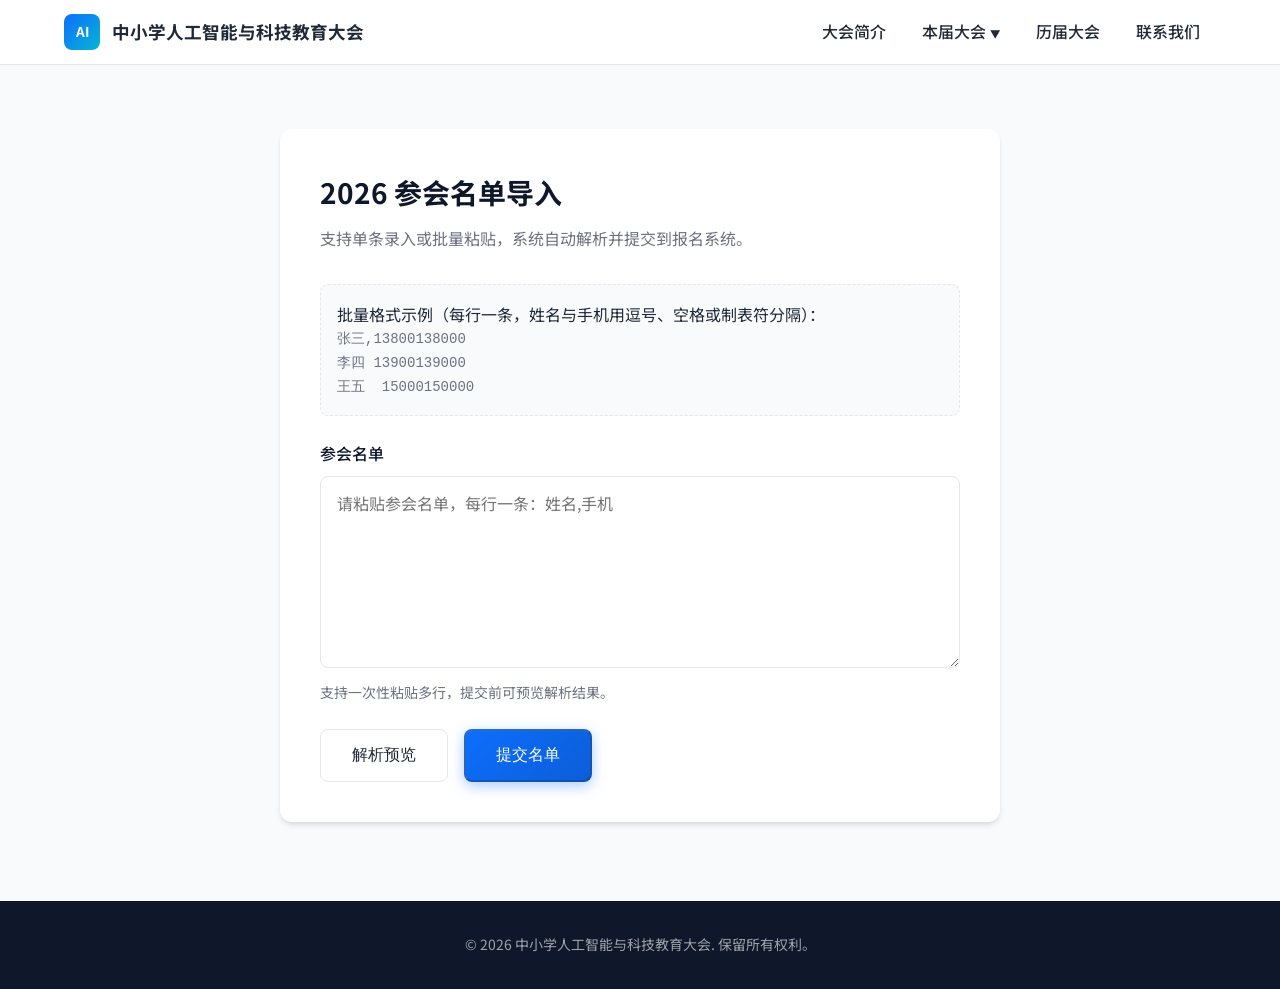
==== 2026input.html @ 696cfd04 "谢作如 更新" ====
<!DOCTYPE html>
<html lang="zh-CN">
<head>
  <meta charset="UTF-8">
  <meta name="viewport" content="width=device-width, initial-scale=1.0">
  <title>2026 参会名单导入 · 中小学人工智能与科技教育大会</title>
  <meta name="description" content="2026 年中小学人工智能与科技教育大会参会名单批量导入工具。">
  <link rel="stylesheet" href="assets/css/style.css">
  <link rel="preconnect" href="https://fonts.googleapis.com">
  <link rel="preconnect" href="https://fonts.gstatic.com" crossorigin>
  <link href="https://fonts.googleapis.com/css2?family=Noto+Sans+SC:wght@300;400;500;700&display=swap" rel="stylesheet">
  <style>
    .import-page {
      min-height: calc(100vh - var(--header-height));
      padding: 4rem 0;
      background: var(--color-bg-alt);
    }

    .import-card {
      max-width: 720px;
      margin: 0 auto;
      padding: 2.5rem;
      background: #fff;
      border-radius: var(--radius);
      box-shadow: var(--shadow-md);
    }

    .import-card h2 {
      margin: 0 0 0.5rem;
      font-size: 1.75rem;
      color: #0f172a;
    }

    .import-card .intro {
      margin: 0 0 2rem;
      color: var(--color-text-light);
    }

    .form-group {
      margin-bottom: 1.5rem;
    }

    .form-group label {
      display: block;
      margin-bottom: 0.5rem;
      font-weight: 500;
      color: #0f172a;
    }

    .form-group .hint {
      display: block;
      margin-top: 0.375rem;
      font-size: 0.875rem;
      color: var(--color-text-light);
    }

    .form-control {
      width: 100%;
      padding: 0.875rem 1rem;
      font-size: 1rem;
      font-family: inherit;
      color: var(--color-text);
      background: var(--color-bg);
      border: 1px solid var(--color-border);
      border-radius: 0.5rem;
      transition: border-color 0.2s, box-shadow 0.2s;
    }

    .form-control:focus {
      outline: none;
      border-color: var(--color-primary);
      box-shadow: 0 0 0 3px rgba(13, 110, 253, 0.1);
    }

    textarea.form-control {
      min-height: 12rem;
      resize: vertical;
      line-height: 1.6;
    }

    .preview-table {
      width: 100%;
      margin: 1.5rem 0;
      border-collapse: collapse;
      font-size: 0.9375rem;
    }

    .preview-table th,
    .preview-table td {
      padding: 0.75rem 1rem;
      text-align: left;
      border-bottom: 1px solid var(--color-border);
    }

    .preview-table th {
      font-weight: 600;
      color: #0f172a;
      background: var(--color-bg-alt);
    }

    .preview-table tr.invalid td {
      color: #dc2626;
      background: #fef2f2;
    }

    .preview-status {
      display: flex;
      align-items: center;
      justify-content: space-between;
      margin-bottom: 1rem;
      padding: 0.875rem 1rem;
      background: var(--color-bg-alt);
      border-radius: 0.5rem;
      font-size: 0.9375rem;
    }

    .status-message {
      margin-top: 1.5rem;
      padding: 1rem 1.25rem;
      border-radius: 0.5rem;
      font-size: 0.9375rem;
    }

    .status-message.success {
      color: #166534;
      background: #dcfce7;
      border: 1px solid #86efac;
    }

    .status-message.error {
      color: #991b1b;
      background: #fee2e2;
      border: 1px solid #fca5a5;
    }

    .status-message.info {
      color: #1e40af;
      background: #dbeafe;
      border: 1px solid #93c5fd;
    }

    .import-actions {
      display: flex;
      flex-wrap: wrap;
      gap: 1rem;
      margin-top: 1.5rem;
    }

    .import-actions .btn {
      min-width: 8rem;
    }

    .btn-secondary {
      color: var(--color-text);
      background: #fff;
      border: 1px solid var(--color-border);
    }

    .btn-secondary:hover {
      background: var(--color-bg-alt);
    }

    .example-box {
      margin-bottom: 1.5rem;
      padding: 1rem;
      background: #f8fafc;
      border: 1px dashed var(--color-border);
      border-radius: 0.5rem;
    }

    .example-box code {
      display: block;
      font-size: 0.875rem;
      color: var(--color-text-light);
      white-space: pre-wrap;
    }
  </style>
</head>
<body>
  <header class="site-header">
    <div class="container nav-wrapper">
      <a class="logo" href="index.html" aria-label="首页">
        <span class="logo-icon">AI</span>
        <span class="logo-text">中小学人工智能与科技教育大会</span>
      </a>
      <nav class="main-nav" aria-label="主导航">
        <button class="nav-toggle" aria-expanded="false" aria-controls="nav-menu" aria-label="打开菜单">
          <span></span><span></span><span></span>
        </button>
        <ul id="nav-menu" class="nav-menu">
          <li><a href="index.html#about">大会简介</a></li>
          <li class="has-dropdown">
            <a href="current.html">本届大会</a>
            <ul class="dropdown-menu">
              <li><a href="current.html#overview">会议概况</a></li>
              <li><a href="current.html#agenda">议程总览</a></li>
              <li><a href="current.html#main-forum">主论坛</a></li>
              <li><a href="current.html#forums">平行论坛</a></li>
              <li><a href="current.html#workshops">专题工作坊</a></li>
              <li><a href="current.html#closed">闭门会议</a></li>
              <li><a href="current.html#map">会议地图</a></li>
              <li><a href="current.html#organizers">组织架构</a></li>
              <li><a href="current.html#register">报名须知</a></li>
            </ul>
          </li>
          <li><a href="history.html">历届大会</a></li>
          <li><a href="index.html#contact">联系我们</a></li>
        </ul>
      </nav>
    </div>
  </header>

  <main class="import-page">
    <div class="container">
      <div class="import-card">
        <h2>2026 参会名单导入</h2>
        <p class="intro">支持单条录入或批量粘贴，系统自动解析并提交到报名系统。</p>

        <div class="example-box">
          <label>批量格式示例（每行一条，姓名与手机用逗号、空格或制表符分隔）：</label>
          <code>张三,13800138000
李四 13900139000
王五  15000150000</code>
        </div>

        <form id="importForm">
          <div class="form-group">
            <label for="batchInput">参会名单</label>
            <textarea id="batchInput" class="form-control" placeholder="请粘贴参会名单，每行一条：姓名,手机" required></textarea>
            <span class="hint">支持一次性粘贴多行，提交前可预览解析结果。</span>
          </div>

          <div id="previewArea" style="display: none;">
            <div class="preview-status">
              <span id="previewCount">已解析 0 条有效记录</span>
              <span id="previewInvalid" style="color: #dc2626;"></span>
            </div>
            <table class="preview-table">
              <thead>
                <tr>
                  <th style="width: 3rem;">序号</th>
                  <th>姓名</th>
                  <th>手机</th>
                </tr>
              </thead>
              <tbody id="previewBody"></tbody>
            </table>
          </div>

          <div class="import-actions">
            <button type="button" class="btn btn-secondary" id="previewBtn">解析预览</button>
            <button type="submit" class="btn btn-primary" id="submitBtn" disabled>提交名单</button>
          </div>

          <div id="statusMessage" class="status-message" style="display: none;"></div>
        </form>
      </div>
    </div>
  </main>

  <footer class="site-footer">
    <div class="container">
      <p>© <span id="year"></span> 中小学人工智能与科技教育大会. 保留所有权利。</p>
    </div>
  </footer>

  <script>
    document.getElementById('year').textContent = new Date().getFullYear();

    const navToggle = document.querySelector('.nav-toggle');
    const navMenu = document.getElementById('nav-menu');
    navToggle.addEventListener('click', () => {
      const expanded = navToggle.getAttribute('aria-expanded') === 'true';
      navToggle.setAttribute('aria-expanded', !expanded);
      navMenu.classList.toggle('open');
    });

    document.querySelectorAll('.nav-menu a').forEach(link => {
      link.addEventListener('click', () => {
        navToggle.setAttribute('aria-expanded', 'false');
        navMenu.classList.remove('open');
      });
    });

    document.querySelectorAll('.has-dropdown > a').forEach(toggle => {
      toggle.addEventListener('click', (e) => {
        if (window.innerWidth < 900) {
          e.preventDefault();
          const parent = toggle.parentElement;
          parent.classList.toggle('open');
        }
      });
    });

    const API_URL = 'https://qf.zmrobo.com/api/x5sz720ikv';
    const batchInput = document.getElementById('batchInput');
    const previewBtn = document.getElementById('previewBtn');
    const submitBtn = document.getElementById('submitBtn');
    const previewArea = document.getElementById('previewArea');
    const previewBody = document.getElementById('previewBody');
    const previewCount = document.getElementById('previewCount');
    const previewInvalid = document.getElementById('previewInvalid');
    const statusMessage = document.getElementById('statusMessage');
    const importForm = document.getElementById('importForm');

    let parsedEntries = [];

    function parseEntries(text) {
      const lines = text.split(/\r?\n/);
      const entries = [];
      const invalid = [];

      lines.forEach((line, index) => {
        const trimmed = line.trim();
        if (!trimmed) return;

        // Split by comma, tab, or 2+ spaces
        const parts = trimmed.split(/[,，\t]|\s{2,}/).map(s => s.trim()).filter(Boolean);

        if (parts.length >= 2) {
          const name = parts[0];
          const phone = parts.slice(1).join('').replace(/\s+/g, '');
          const isValidPhone = /^1[3-9]\d{9}$/.test(phone);

          entries.push({
            line: index + 1,
            name,
            phone,
            valid: isValidPhone
          });

          if (!isValidPhone) {
            invalid.push(index + 1);
          }
        } else {
          invalid.push(index + 1);
        }
      });

      return { entries, invalid };
    }

    function showStatus(type, message) {
      statusMessage.className = `status-message ${type}`;
      statusMessage.textContent = message;
      statusMessage.style.display = 'block';
    }

    function hideStatus() {
      statusMessage.style.display = 'none';
    }

    previewBtn.addEventListener('click', () => {
      hideStatus();
      const text = batchInput.value;
      if (!text.trim()) {
        showStatus('info', '请先输入或粘贴参会名单。');
        previewArea.style.display = 'none';
        submitBtn.disabled = true;
        return;
      }

      const { entries, invalid } = parseEntries(text);
      parsedEntries = entries;

      previewBody.innerHTML = '';
      entries.forEach((entry, index) => {
        const row = document.createElement('tr');
        if (!entry.valid) row.classList.add('invalid');
        row.innerHTML = `
          <td>${index + 1}</td>
          <td>${entry.name}</td>
          <td>${entry.phone}</td>
        `;
        previewBody.appendChild(row);
      });

      const validCount = entries.filter(e => e.valid).length;
      previewCount.textContent = `已解析 ${entries.length} 条记录，有效 ${validCount} 条`;
      previewInvalid.textContent = invalid.length > 0 ? `第 ${invalid.join('、')} 行格式或手机号有误` : '';
      previewArea.style.display = 'block';

      submitBtn.disabled = validCount === 0;

      if (invalid.length > 0) {
        showStatus('error', `发现 ${invalid.length} 行数据有误，请修正后再提交。`);
      } else if (validCount > 0) {
        showStatus('success', `解析成功，共 ${validCount} 条有效记录，可点击“提交名单”。`);
      }
    });

    importForm.addEventListener('submit', async (e) => {
      e.preventDefault();
      hideStatus();

      if (parsedEntries.length === 0) {
        showStatus('info', '请先点击“解析预览”确认数据。');
        return;
      }

      const validEntries = parsedEntries.filter(e => e.valid).map(e => ({
        name: e.name,
        phone: e.phone
      }));

      if (validEntries.length === 0) {
        showStatus('error', '没有有效的参会记录，请检查数据格式。');
        return;
      }

      submitBtn.disabled = true;
      submitBtn.textContent = '提交中…';

      try {
        const response = await fetch(API_URL, {
          method: 'POST',
          headers: {
            'Content-Type': 'application/json'
          },
          body: JSON.stringify({ entries: validEntries })
        });

        if (response.ok) {
          const result = await response.json().catch(() => ({}));
          showStatus('success', `提交成功！共 ${validEntries.length} 条记录。${result.message || ''}`);
          batchInput.value = '';
          previewArea.style.display = 'none';
          parsedEntries = [];
        } else {
          const errorText = await response.text().catch(() => '服务器错误');
          showStatus('error', `提交失败（${response.status}）：${errorText}`);
        }
      } catch (err) {
        showStatus('error', `提交出错：${err.message}`);
      } finally {
        submitBtn.disabled = false;
        submitBtn.textContent = '提交名单';
      }
    });
  </script>
</body>
</html>
---- assets/css/style.css ----
:root {
  --color-primary: #0d6efd;
  --color-primary-dark: #0b5ed7;
  --color-secondary: #06b6d4;
  --color-accent: #f59e0b;
  --color-text: #1f2937;
  --color-text-light: #6b7280;
  --color-bg: #ffffff;
  --color-bg-alt: #f8fafc;
  --color-bg-dark: #0f172a;
  --color-border: #e5e7eb;
  --shadow-sm: 0 1px 2px 0 rgba(0, 0, 0, 0.05);
  --shadow-md: 0 4px 6px -1px rgba(0, 0, 0, 0.1), 0 2px 4px -2px rgba(0, 0, 0, 0.1);
  --shadow-lg: 0 10px 15px -3px rgba(0, 0, 0, 0.1), 0 4px 6px -4px rgba(0, 0, 0, 0.1);
  --radius: 0.75rem;
  --max-width: 1200px;
  --header-height: 4rem;
}

* {
  box-sizing: border-box;
}

html {
  scroll-behavior: smooth;
}

body {
  margin: 0;
  font-family: "Noto Sans SC", "PingFang SC", "Microsoft YaHei", sans-serif;
  color: var(--color-text);
  line-height: 1.7;
  background: var(--color-bg);
}

a {
  color: var(--color-primary);
  text-decoration: none;
}

a:hover {
  text-decoration: underline;
}

img {
  max-width: 100%;
  height: auto;
}

.container {
  width: 100%;
  max-width: var(--max-width);
  margin: 0 auto;
  padding: 0 1.5rem;
}

/* Header */
.site-header {
  position: sticky;
  top: 0;
  z-index: 100;
  background: rgba(255, 255, 255, 0.95);
  backdrop-filter: blur(8px);
  border-bottom: 1px solid var(--color-border);
}

.nav-wrapper {
  display: flex;
  align-items: center;
  justify-content: space-between;
  height: var(--header-height);
}

.logo {
  display: flex;
  align-items: center;
  gap: 0.75rem;
  color: var(--color-text);
  font-weight: 700;
  font-size: 1.1rem;
}

.logo:hover {
  text-decoration: none;
}

.logo-icon {
  display: inline-flex;
  align-items: center;
  justify-content: center;
  width: 2.25rem;
  height: 2.25rem;
  border-radius: 0.5rem;
  background: linear-gradient(135deg, var(--color-primary), var(--color-secondary));
  color: #fff;
  font-size: 0.85rem;
  font-weight: 700;
}

.logo-text {
  display: none;
}

@media (min-width: 640px) {
  .logo-text {
    display: inline;
  }
}

.main-nav {
  position: relative;
}

.nav-toggle {
  display: flex;
  flex-direction: column;
  justify-content: center;
  gap: 0.3rem;
  width: 2.5rem;
  height: 2.5rem;
  padding: 0.5rem;
  background: transparent;
  border: 1px solid var(--color-border);
  border-radius: 0.375rem;
  cursor: pointer;
}

.nav-toggle span {
  display: block;
  height: 2px;
  background: var(--color-text);
  border-radius: 2px;
  transition: transform 0.2s, opacity 0.2s;
}

.nav-toggle span:nth-child(1) { width: 100%; }
.nav-toggle span:nth-child(2) { width: 75%; }
.nav-toggle span:nth-child(3) { width: 50%; }

.nav-menu {
  position: absolute;
  top: calc(var(--header-height) - 1rem);
  right: 0;
  min-width: 12rem;
  margin: 0;
  padding: 0.5rem;
  list-style: none;
  background: #fff;
  border: 1px solid var(--color-border);
  border-radius: var(--radius);
  box-shadow: var(--shadow-lg);
  opacity: 0;
  visibility: hidden;
  transform: translateY(-0.5rem);
  transition: opacity 0.2s, transform 0.2s, visibility 0.2s;
}

.nav-menu.open {
  opacity: 1;
  visibility: visible;
  transform: translateY(0);
}

.nav-menu a {
  display: block;
  padding: 0.625rem 1rem;
  color: var(--color-text);
  border-radius: 0.375rem;
  font-weight: 500;
}

.nav-menu a:hover {
  background: var(--color-bg-alt);
  text-decoration: none;
}

.nav-menu a.active {
  color: var(--color-primary);
  background: rgba(13, 110, 253, 0.08);
}

/* Dropdown navigation */
.has-dropdown {
  position: relative;
}

.has-dropdown > a::after {
  content: "▼";
  display: inline-block;
  margin-left: 0.35rem;
  font-size: 0.65rem;
  vertical-align: middle;
}

.has-dropdown::before {
  content: "";
  position: absolute;
  top: 100%;
  left: 0;
  width: 100%;
  height: 0.75rem;
  background: transparent;
}

.dropdown-menu {
  display: none;
  margin: 0.25rem 0 0;
  padding: 0.5rem;
  list-style: none;
  background: #fff;
  border: 1px solid var(--color-border);
  border-radius: var(--radius);
  box-shadow: var(--shadow-lg);
}

.dropdown-menu a {
  padding: 0.5rem 0.875rem;
  font-size: 0.9375rem;
  color: var(--color-text);
  border-radius: 0.375rem;
}

.dropdown-menu a:hover {
  background: var(--color-bg-alt);
}

.has-dropdown.open .dropdown-menu,
.has-dropdown:hover .dropdown-menu {
  display: block;
}

.site-header-dark .dropdown-menu {
  background: rgba(26, 11, 46, 0.98);
  border-color: rgba(255, 255, 255, 0.15);
}

.site-header-dark .dropdown-menu a {
  color: #e2e8f0;
}

.site-header-dark .dropdown-menu a:hover {
  background: rgba(255, 255, 255, 0.1);
  color: #fff;
}

.site-header-dark {
  background: rgba(26, 11, 46, 0.95);
  border-bottom-color: rgba(255, 255, 255, 0.1);
}

.site-header-dark .logo {
  color: #fff;
}

.site-header-dark .nav-toggle {
  border-color: rgba(255, 255, 255, 0.3);
}

.site-header-dark .nav-toggle span {
  background: #fff;
}

.site-header-dark .nav-menu a {
  color: #e2e8f0;
}

.site-header-dark .nav-menu a:hover {
  background: rgba(255, 255, 255, 0.1);
  color: #fff;
}

.site-header-dark .nav-menu a.active {
  color: #ff4ecd;
  background: rgba(255, 255, 255, 0.12);
}

.site-header-dark .nav-menu.open {
  background: rgba(26, 11, 46, 0.98);
  border-color: rgba(255, 255, 255, 0.15);
}

@media (min-width: 900px) {
  .nav-toggle {
    display: none;
  }

  .nav-menu {
    position: static;
    display: flex;
    gap: 0.25rem;
    min-width: auto;
    padding: 0;
    background: transparent;
    border: none;
    box-shadow: none;
    opacity: 1;
    visibility: visible;
    transform: none;
  }

  .has-dropdown > a::after {
    margin-left: 0.25rem;
  }

  .dropdown-menu {
    position: absolute;
    top: calc(100% + 0.5rem);
    left: 0;
    min-width: 13rem;
    margin: 0;
  }

  .has-dropdown:hover .dropdown-menu,
  .has-dropdown.open .dropdown-menu {
    display: block;
  }
}

/* Hero */
.hero {
  position: relative;
  display: flex;
  align-items: center;
  min-height: calc(100vh - var(--header-height));
  padding: 4rem 0;
  background: linear-gradient(135deg, #f0f9ff 0%, #e0f2fe 50%, #f5f3ff 100%);
  overflow: hidden;
}

.hero-decoration {
  position: absolute;
  inset: 0;
  background:
    radial-gradient(circle at 20% 30%, rgba(13, 110, 253, 0.12) 0%, transparent 40%),
    radial-gradient(circle at 80% 70%, rgba(6, 182, 212, 0.12) 0%, transparent 40%);
  pointer-events: none;
}

.hero-content {
  position: relative;
  z-index: 1;
  max-width: 800px;
}

.hero-label {
  display: inline-block;
  margin: 0 0 1rem;
  padding: 0.375rem 1rem;
  font-size: 0.875rem;
  font-weight: 500;
  color: var(--color-primary-dark);
  background: rgba(13, 110, 253, 0.1);
  border-radius: 999px;
}

.hero h1 {
  margin: 0 0 1.25rem;
  font-size: clamp(2rem, 5vw, 3.5rem);
  font-weight: 700;
  line-height: 1.2;
  color: #0f172a;
}

.hero-subtitle {
  margin: 0 0 2rem;
  font-size: clamp(1rem, 2vw, 1.25rem);
  color: var(--color-text-light);
  max-width: 640px;
}

.hero-actions {
  display: flex;
  flex-wrap: wrap;
  gap: 1rem;
}

.hero-banner {
  display: inline-flex;
  flex-direction: column;
  gap: 0.25rem;
  margin-bottom: 2rem;
  padding: 1rem 1.5rem;
  background: rgba(255, 255, 255, 0.9);
  border: 1px solid rgba(13, 110, 253, 0.2);
  border-radius: var(--radius);
  box-shadow: var(--shadow-sm);
}

.hero-banner strong {
  color: var(--color-primary-dark);
  font-size: 1rem;
}

.hero-banner span {
  color: var(--color-text-light);
  font-size: 0.9375rem;
}

.hero-current {
  background: linear-gradient(135deg, #240b36 0%, #b5179e 35%, #1a0b2e 70%, #0f0c29 100%);
}

.hero-current .hero-decoration {
  background:
    radial-gradient(circle at 15% 15%, rgba(255, 78, 205, 0.25) 0%, transparent 35%),
    radial-gradient(circle at 85% 85%, rgba(67, 97, 238, 0.2) 0%, transparent 35%),
    repeating-linear-gradient(-45deg, rgba(255, 255, 255, 0.03) 0px, rgba(255, 255, 255, 0.03) 1px, transparent 1px, transparent 30px);
}

.hero-history {
  background: linear-gradient(135deg, #f5f3f0 0%, #ebe7e2 50%, #ddd9d3 100%);
}

.hero-history .hero-decoration {
  background:
    radial-gradient(circle at 20% 30%, rgba(122, 108, 93, 0.10) 0%, transparent 40%),
    radial-gradient(circle at 80% 70%, rgba(107, 93, 79, 0.08) 0%, transparent 40%);
}

.hero-history .hero-label {
  color: #6d5d4f;
  background: rgba(122, 108, 93, 0.10);
}

.hero-history h1,
.hero-history .hero-subtitle {
  color: #3d3935;
}

.hero-current h1,
.hero-current .hero-subtitle {
  color: #fff;
}

.hero-current .hero-label {
  color: #ffd6f5;
  background: rgba(255, 78, 205, 0.18);
  border: 1px solid rgba(255, 78, 205, 0.4);
}

.hero-current .hero-banner {
  background: rgba(15, 12, 41, 0.45);
  border-color: rgba(255, 78, 205, 0.3);
  box-shadow: 0 8px 32px rgba(0, 0, 0, 0.25);
}

.hero-current .hero-banner strong {
  color: #ff4ecd;
}

.hero-current .hero-banner span {
  color: #f3e8ff;
}

.hero-current .btn-primary {
  background: linear-gradient(135deg, #ff4ecd, #b5179e);
  box-shadow: 0 4px 14px rgba(255, 78, 205, 0.35);
}

.hero-current .btn-primary:hover {
  box-shadow: 0 6px 20px rgba(255, 78, 205, 0.45);
}

.hero-current .btn-outline {
  color: #fff;
  background: rgba(255, 255, 255, 0.08);
  border-color: rgba(255, 78, 205, 0.5);
}

.hero-current .btn-outline:hover {
  background: rgba(255, 78, 205, 0.15);
}

.hero-content-split {
  display: grid;
  grid-template-columns: 1fr auto;
  gap: 3rem;
  align-items: center;
  max-width: var(--max-width);
}

.hero-content-split .hero-text {
  max-width: 720px;
}

.hero-content-split .hero-cta {
  display: flex;
  flex-direction: column;
  align-items: flex-end;
  justify-content: center;
}

.hero-content-split .hero-actions {
  flex-direction: column;
  gap: 1rem;
}

.hero-content-split .hero-actions .btn {
  width: 12rem;
}

@media (max-width: 900px) {
  .hero-content-split {
    grid-template-columns: 1fr;
    gap: 2rem;
  }

  .hero-content-split .hero-cta {
    align-items: flex-start;
  }

  .hero-content-split .hero-actions {
    flex-direction: row;
  }

  .hero-content-split .hero-actions .btn {
    width: auto;
  }
}

.btn {
  display: inline-flex;
  align-items: center;
  justify-content: center;
  padding: 0.875rem 1.75rem;
  font-size: 1rem;
  font-weight: 500;
  border-radius: 0.5rem;
  transition: background 0.2s, color 0.2s, box-shadow 0.2s;
}

.btn:hover {
  text-decoration: none;
}

.btn-primary {
  color: #fff;
  background: linear-gradient(135deg, var(--color-primary), var(--color-primary-dark));
  box-shadow: 0 4px 14px rgba(13, 110, 253, 0.35);
}

.btn-primary:hover {
  box-shadow: 0 6px 20px rgba(13, 110, 253, 0.45);
}

.btn-outline {
  color: var(--color-primary-dark);
  background: #fff;
  border: 1px solid var(--color-primary);
}

.btn-outline:hover {
  background: rgba(13, 110, 253, 0.05);
}

/* Sections */
.section {
  padding: 5rem 0;
}

.section-header {
  text-align: center;
  margin-bottom: 3rem;
}

.section-header h2 {
  margin: 0 0 0.75rem;
  font-size: clamp(1.75rem, 4vw, 2.5rem);
  color: #0f172a;
}

.section-header.light h2,
.section-header.light .section-lead {
  color: #fff;
}

.section-lead {
  margin: 0;
  font-size: 1.125rem;
  color: var(--color-text-light);
}

.section-cta {
  text-align: center;
  margin-top: 3rem;
}

/* About */
.about {
  background: var(--color-bg);
}

.about-grid {
  display: grid;
  grid-template-columns: repeat(auto-fit, minmax(280px, 1fr));
  gap: 1.5rem;
}

.about-card {
  padding: 2rem;
  background: var(--color-bg-alt);
  border-radius: var(--radius);
  border: 1px solid var(--color-border);
}

.about-card h3 {
  margin: 0 0 1rem;
  font-size: 1.25rem;
  color: var(--color-primary-dark);
}

.about-card p {
  margin: 0;
  color: var(--color-text-light);
}

.about-card.highlight {
  background: linear-gradient(135deg, var(--color-primary), var(--color-secondary));
  color: #fff;
  border: none;
}

.about-card.highlight h3,
.about-card.highlight p {
  color: #fff;
}

.about-card .note {
  margin-top: 0.75rem;
  font-size: 0.875rem;
  color: var(--color-text-light);
}

.about-card.highlight .note {
  color: rgba(255, 255, 255, 0.85);
}

/* History / Timeline */
.history {
  background: #3d3935;
}

.timeline {
  display: grid;
  gap: 1.5rem;
}

.timeline-item {
  display: grid;
  grid-template-columns: auto 1fr;
  gap: 1.5rem;
  padding: 2rem;
  background: rgba(255, 248, 240, 0.05);
  border: 1px solid rgba(255, 248, 240, 0.1);
  border-radius: var(--radius);
  backdrop-filter: blur(4px);
  transition: transform 0.2s, background 0.2s;
}

.timeline-item:hover {
  background: rgba(255, 248, 240, 0.08);
  transform: translateY(-2px);
}

.timeline-marker {
  display: flex;
  flex-direction: column;
  align-items: center;
  justify-content: center;
  width: 4rem;
  height: 4rem;
  font-size: 1.25rem;
  font-weight: 700;
  line-height: 1.2;
  color: #fff;
  background: linear-gradient(135deg, #8b7355, #6b5d4f);
  border-radius: 50%;
}

.timeline-marker small {
  font-size: 0.65rem;
  font-weight: 500;
  opacity: 0.9;
}

.timeline-content h3 {
  margin: 0 0 0.75rem;
  font-size: 1.375rem;
  color: #fff;
}

.timeline-content p {
  margin: 0 0 1rem;
  color: rgba(255, 255, 255, 0.8);
}

.meta-list {
  display: flex;
  flex-wrap: wrap;
  gap: 0.75rem 1.5rem;
  margin: 0 0 1rem;
  padding: 0;
  list-style: none;
  font-size: 0.9375rem;
  color: rgba(255, 255, 255, 0.75);
}

.meta-list li {
  position: relative;
}

.meta-list li:not(:last-child)::after {
  content: "·";
  position: absolute;
  right: -1rem;
  color: rgba(255, 255, 255, 0.4);
}

.link-arrow {
  display: inline-flex;
  align-items: center;
  gap: 0.25rem;
  font-weight: 500;
  color: #b89968;
}

.link-arrow::after {
  content: "→";
  transition: transform 0.2s;
}

.link-arrow:hover::after {
  transform: translateX(4px);
}

@media (max-width: 640px) {
  .timeline-item {
    grid-template-columns: 1fr;
  }

  .timeline-marker {
    width: 3.5rem;
    height: 3.5rem;
    font-size: 1rem;
  }
}

/* Details */
.details {
  background: #f5f3f0;
}

.detail-card {
  margin-bottom: 2rem;
  background: #fdfbf8;
  border-radius: var(--radius);
  box-shadow: var(--shadow-md);
  overflow: hidden;
}

.detail-card:last-child {
  margin-bottom: 0;
}

.detail-card.upcoming {
  border: 2px dashed var(--color-border);
  box-shadow: none;
}

.detail-header {
  padding: 2rem 2rem 1.5rem;
  border-bottom: 1px solid var(--color-border);
}

.detail-year {
  display: inline-block;
  margin-bottom: 0.75rem;
  padding: 0.25rem 0.75rem;
  font-size: 0.875rem;
  font-weight: 700;
  color: #fff;
  background: linear-gradient(135deg, #8b7355, #6b5d4f);
  border-radius: 0.375rem;
}

.detail-header h3 {
  margin: 0 0 0.5rem;
  font-size: 1.5rem;
  color: #3d3935;
}

.detail-meta {
  margin: 0;
  color: var(--color-text-light);
  font-size: 0.9375rem;
}

.detail-body {
  padding: 2rem;
}

.detail-body p {
  margin: 0 0 1.25rem;
}

.detail-body h4 {
  margin: 1.75rem 0 0.75rem;
  font-size: 1.125rem;
  color: #3d3935;
}

.detail-body ul {
  margin: 0 0 1.25rem;
  padding-left: 1.25rem;
}

.detail-body ul ul {
  margin-top: 0.5rem;
  margin-bottom: 0.75rem;
}

.detail-body li {
  margin-bottom: 0.5rem;
}

.detail-summary {
  padding: 1rem 1.25rem;
  background: #f0ede8;
  border-left: 4px solid #b89968;
  border-radius: 0 0.5rem 0.5rem 0;
  color: var(--color-text-light);
}

.agenda-list {
  margin: 0;
  padding: 0;
  list-style: none;
}

.agenda-list li {
  display: flex;
  gap: 1.5rem;
  padding: 1.25rem 1.5rem;
  margin-bottom: 1rem;
  background: var(--color-bg-alt);
  border: 1px solid var(--color-border);
  border-radius: var(--radius);
}

.agenda-list li:last-child {
  margin-bottom: 0;
}

.agenda-time {
  flex-shrink: 0;
  width: 7rem;
  font-weight: 700;
  color: var(--color-primary-dark);
}

.agenda-content {
  flex: 1;
  min-width: 0;
}

.agenda-title {
  display: block;
  font-weight: 700;
  color: #0f172a;
  margin-bottom: 0.25rem;
}

.agenda-speaker {
  display: block;
  color: var(--color-text-light);
  font-size: 0.9375rem;
  line-height: 1.6;
}

.forum-grid {
  display: grid;
  grid-template-columns: repeat(auto-fit, minmax(280px, 1fr));
  gap: 1.5rem;
}

.forum-grid .detail-card {
  margin-bottom: 0;
  height: 100%;
}

.tag-list {
  display: flex;
  flex-wrap: wrap;
  gap: 0.5rem;
  margin: 0 0 1.25rem;
  padding: 0;
  list-style: none;
}

.tag-list li {
  padding: 0.375rem 0.75rem;
  background: var(--color-bg-alt);
  border: 1px solid var(--color-border);
  border-radius: 999px;
  font-size: 0.875rem;
  color: var(--color-text-light);
}

@media (max-width: 640px) {
  .agenda-list li {
    flex-direction: column;
    gap: 0.5rem;
    padding: 1rem;
  }

  .agenda-time {
    width: auto;
  }
}

/* Venue Map */
.venue-map {
  margin: 0 0 1.5rem;
  text-align: center;
}

.venue-map img {
  width: 100%;
  max-width: 100%;
  height: auto;
  border-radius: var(--radius);
  box-shadow: var(--shadow-md);
}

.venue-map figcaption {
  margin-top: 1rem;
  font-size: 0.9375rem;
  color: var(--color-text-light);
}

.map-legend {
  display: grid;
  grid-template-columns: repeat(auto-fit, minmax(200px, 1fr));
  gap: 1rem;
}

.legend-item {
  padding: 1rem;
  background: var(--color-bg-alt);
  border: 1px solid var(--color-border);
  border-radius: var(--radius);
}

.legend-item strong {
  display: block;
  margin-bottom: 0.25rem;
  color: #0f172a;
}

.legend-item span {
  font-size: 0.9375rem;
  color: var(--color-text-light);
}

/* Organizers */
.organizers {
  background: linear-gradient(135deg, #0f172a 0%, #1e293b 100%);
}

.organizer-grid {
  display: grid;
  grid-template-columns: repeat(auto-fit, minmax(240px, 1fr));
  gap: 1.5rem;
}

.organizer-grid-3 {
  grid-template-columns: repeat(3, 1fr);
}

.organizer-card {
  padding: 1.75rem;
  background: rgba(255, 255, 255, 0.05);
  border: 1px solid rgba(255, 255, 255, 0.1);
  border-radius: var(--radius);
}

.organizer-card h3 {
  margin: 0 0 1rem;
  font-size: 1.125rem;
  color: var(--color-secondary);
}

.organizer-card ul {
  margin: 0;
  padding: 0;
  list-style: none;
}

.organizer-card li {
  margin-bottom: 0.5rem;
  color: rgba(255, 255, 255, 0.85);
}

/* Contact */
.contact {
  background: var(--color-bg);
  text-align: center;
}

.contact-content {
  max-width: 640px;
  margin: 0 auto;
}

.contact-info {
  margin: 1.5rem 0;
  padding: 1.25rem;
  background: var(--color-bg-alt);
  border-radius: var(--radius);
  text-align: left;
}

.contact-info p {
  margin: 0 0 0.5rem;
}

.contact-info p:last-child {
  margin-bottom: 0;
}

.contact-info a {
  color: var(--color-primary);
  font-weight: 500;
}

.contact-note {
  font-size: 0.875rem;
  color: var(--color-text-light);
}

/* Footer */
.site-footer {
  padding: 2rem 0;
  text-align: center;
  background: var(--color-bg-dark);
  color: rgba(255, 255, 255, 0.6);
  font-size: 0.875rem;
}

.site-footer p {
  margin: 0;
}

/* Utilities */
@media (max-width: 640px) {
  .section {
    padding: 3rem 0;
  }

  .hero {
    min-height: auto;
    padding: 3rem 0;
  }

  .detail-header,
  .detail-body {
    padding: 1.5rem;
  }

  .organizer-grid-3 {
    grid-template-columns: 1fr;
  }
}
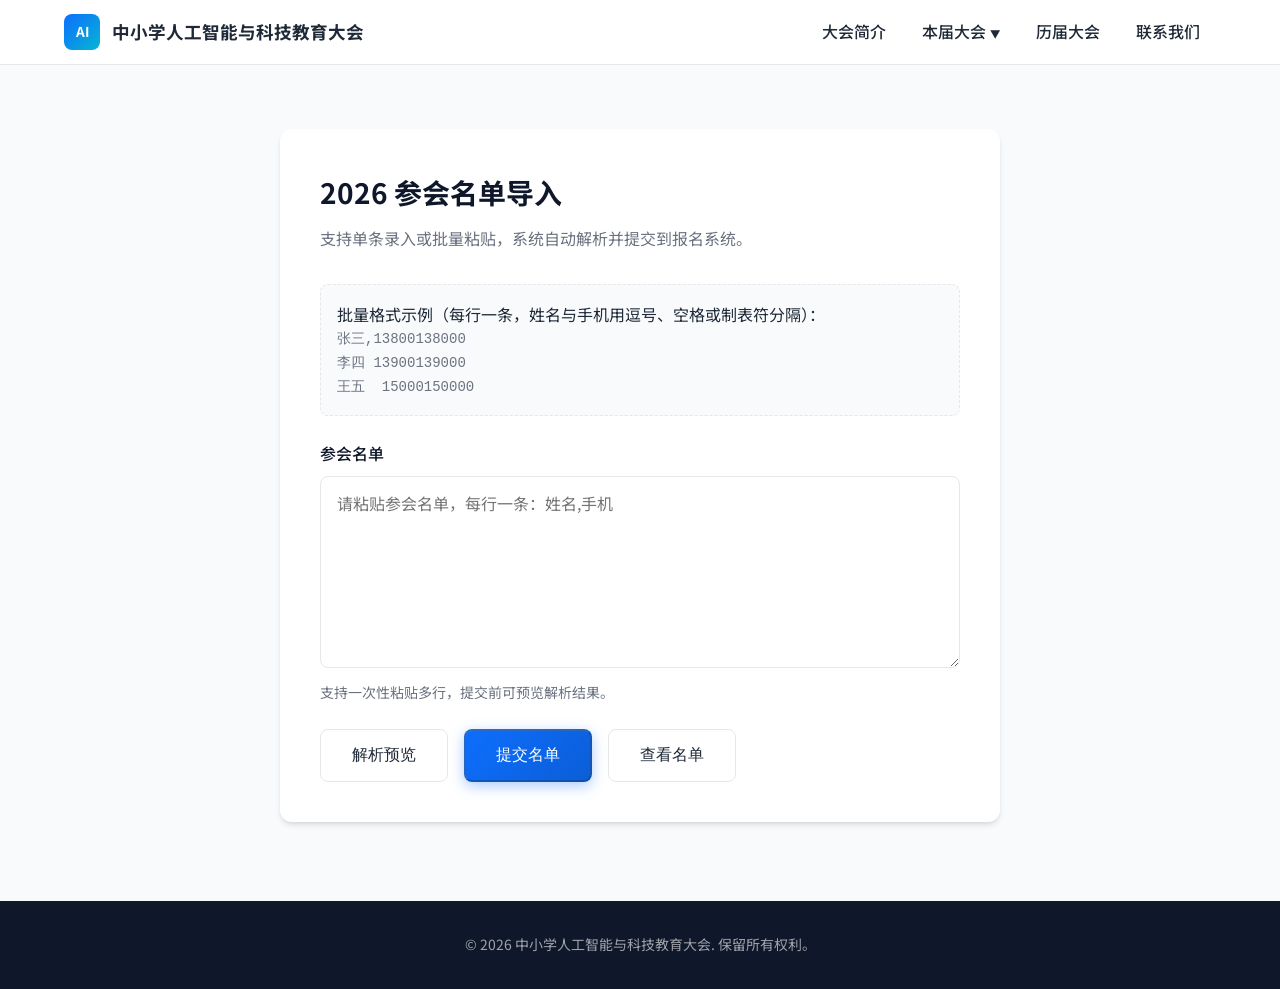
==== commit d3708162: "谢作如 更新" ====
--- a/2026input.html
+++ b/2026input.html
@@ -148,6 +148,24 @@
 
     .import-actions .btn {
       min-width: 8rem;
+    }
+
+    .roster-area {
+      margin-top: 2rem;
+      padding-top: 2rem;
+      border-top: 1px solid var(--color-border);
+    }
+
+    .roster-area h3 {
+      margin: 0 0 0.75rem;
+      font-size: 1.25rem;
+      color: #0f172a;
+    }
+
+    .roster-count {
+      margin: 0 0 1rem;
+      color: var(--color-text-light);
+      font-size: 0.9375rem;
     }
 
     .btn-secondary {
@@ -250,10 +268,26 @@
           <div class="import-actions">
             <button type="button" class="btn btn-secondary" id="previewBtn">解析预览</button>
             <button type="submit" class="btn btn-primary" id="submitBtn" disabled>提交名单</button>
+            <button type="button" class="btn btn-secondary" id="viewRosterBtn">查看名单</button>
           </div>
 
           <div id="statusMessage" class="status-message" style="display: none;"></div>
         </form>
+
+        <div id="rosterArea" class="roster-area" style="display: none;">
+          <h3>当前参会名单</h3>
+          <p id="rosterCount" class="roster-count"></p>
+          <table class="preview-table">
+            <thead>
+              <tr>
+                <th style="width: 3rem;">序号</th>
+                <th>姓名</th>
+                <th>手机</th>
+              </tr>
+            </thead>
+            <tbody id="rosterBody"></tbody>
+          </table>
+        </div>
       </div>
     </div>
   </main>
@@ -293,6 +327,7 @@
     });
 
     const API_URL = 'https://qf.zmrobo.com/api/x5sz720ikv';
+    const API_LIST_URL = 'https://qf.zmrobo.com/api/x5sz720ikv/all';
     const batchInput = document.getElementById('batchInput');
     const previewBtn = document.getElementById('previewBtn');
     const submitBtn = document.getElementById('submitBtn');
@@ -302,6 +337,10 @@
     const previewInvalid = document.getElementById('previewInvalid');
     const statusMessage = document.getElementById('statusMessage');
     const importForm = document.getElementById('importForm');
+    const viewRosterBtn = document.getElementById('viewRosterBtn');
+    const rosterArea = document.getElementById('rosterArea');
+    const rosterBody = document.getElementById('rosterBody');
+    const rosterCount = document.getElementById('rosterCount');
 
     let parsedEntries = [];
 
@@ -437,6 +476,48 @@
         submitBtn.textContent = '提交名单';
       }
     });
+
+    viewRosterBtn.addEventListener('click', async () => {
+      viewRosterBtn.disabled = true;
+      viewRosterBtn.textContent = '加载中…';
+      hideStatus();
+
+      try {
+        const response = await fetch(API_LIST_URL, { method: 'GET' });
+        if (!response.ok) {
+          throw new Error(`服务器返回 ${response.status}`);
+        }
+        const data = await response.json();
+
+        // The endpoint groups entries under submissions
+        const submissions = Array.isArray(data)
+          ? data
+          : (Array.isArray(data.submissions) ? data.submissions : []);
+        const entries = submissions.flatMap(item =>
+          Array.isArray(item.entries) ? item.entries : [item]
+        ).filter(e => e && (e.name || e.phone));
+
+        rosterBody.innerHTML = '';
+        entries.forEach((entry, index) => {
+          const row = document.createElement('tr');
+          row.innerHTML = `
+            <td>${index + 1}</td>
+            <td>${entry.name || '-'}</td>
+            <td>${entry.phone || '-'}</td>
+          `;
+          rosterBody.appendChild(row);
+        });
+
+        rosterCount.textContent = `共 ${entries.length} 条记录`;
+        rosterArea.style.display = 'block';
+        rosterArea.scrollIntoView({ behavior: 'smooth', block: 'start' });
+      } catch (err) {
+        showStatus('error', `名单加载失败：${err.message}`);
+      } finally {
+        viewRosterBtn.disabled = false;
+        viewRosterBtn.textContent = '查看名单';
+      }
+    });
   </script>
 </body>
 </html>
